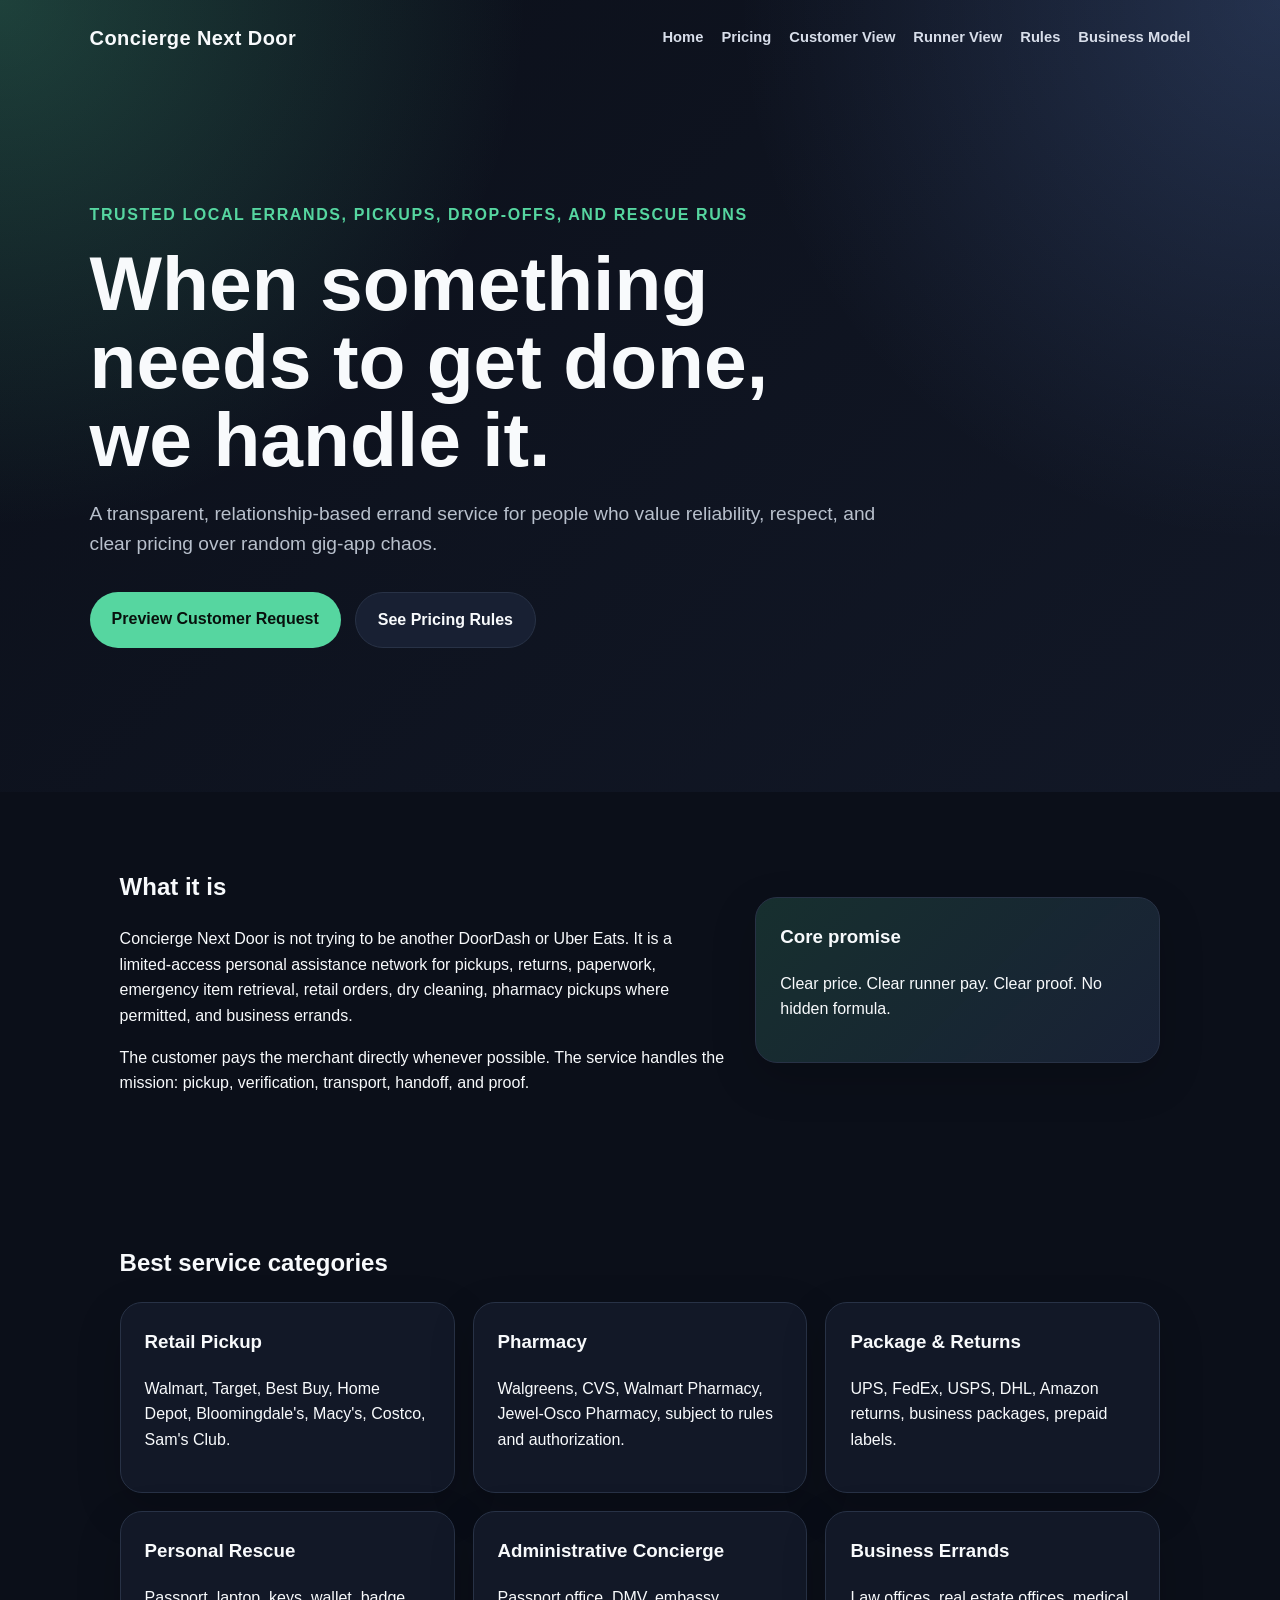
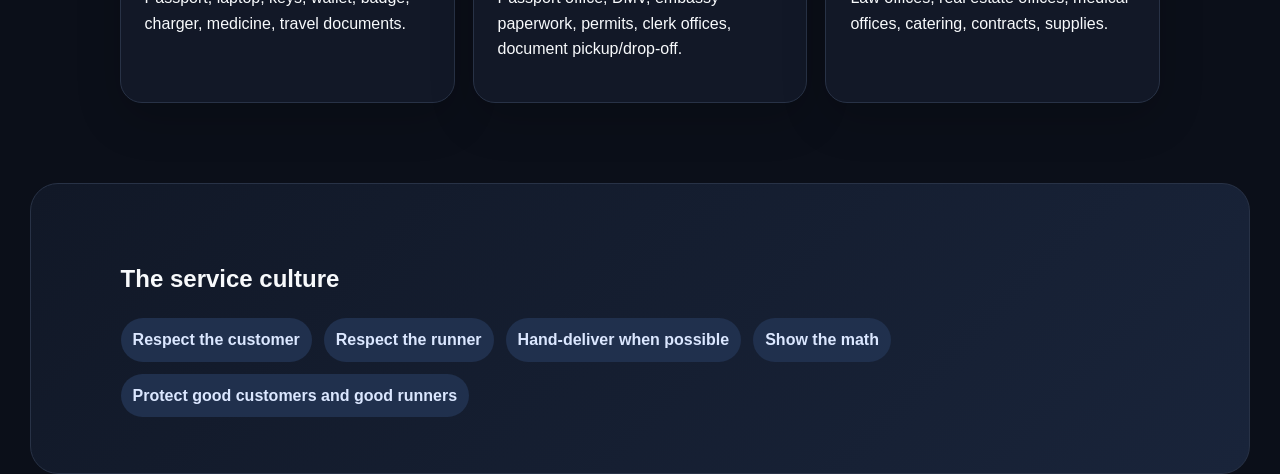
==== index.html @ d8b95b4a "Add files via upload" ====
<!DOCTYPE html>
<html lang="en">
<head>
  <meta charset="UTF-8" />
  <meta name="viewport" content="width=device-width, initial-scale=1.0" />
  <title>Concierge Next Door</title>
  <link rel="stylesheet" href="styles.css" />
</head>
<body>
  <header class="hero">
    <nav class="nav">
      <div class="brand">Concierge Next Door</div>
      <div class="links">
        <a href="index.html">Home</a>
        <a href="pricing.html">Pricing</a>
        <a href="customer.html">Customer View</a>
        <a href="driver.html">Runner View</a>
        <a href="rules.html">Rules</a>
        <a href="business.html">Business Model</a>
      </div>
    </nav>
    <section class="hero-content">
      <p class="eyebrow">Trusted local errands, pickups, drop-offs, and rescue runs</p>
      <h1>When something needs to get done, we handle it.</h1>
      <p class="subhead">A transparent, relationship-based errand service for people who value reliability, respect, and clear pricing over random gig-app chaos.</p>
      <div class="cta-row">
        <a class="btn primary" href="customer.html">Preview Customer Request</a>
        <a class="btn secondary" href="pricing.html">See Pricing Rules</a>
      </div>
    </section>
  </header>

  <main>
    <section class="section grid two">
      <div>
        <h2>What it is</h2>
        <p>Concierge Next Door is not trying to be another DoorDash or Uber Eats. It is a limited-access personal assistance network for pickups, returns, paperwork, emergency item retrieval, retail orders, dry cleaning, pharmacy pickups where permitted, and business errands.</p>
        <p>The customer pays the merchant directly whenever possible. The service handles the mission: pickup, verification, transport, handoff, and proof.</p>
      </div>
      <div class="card highlight">
        <h3>Core promise</h3>
        <p>Clear price. Clear runner pay. Clear proof. No hidden formula.</p>
      </div>
    </section>

    <section class="section">
      <h2>Best service categories</h2>
      <div class="cards">
        <div class="card"><h3>Retail Pickup</h3><p>Walmart, Target, Best Buy, Home Depot, Bloomingdale's, Macy's, Costco, Sam's Club.</p></div>
        <div class="card"><h3>Pharmacy</h3><p>Walgreens, CVS, Walmart Pharmacy, Jewel-Osco Pharmacy, subject to rules and authorization.</p></div>
        <div class="card"><h3>Package & Returns</h3><p>UPS, FedEx, USPS, DHL, Amazon returns, business packages, prepaid labels.</p></div>
        <div class="card"><h3>Personal Rescue</h3><p>Passport, laptop, keys, wallet, badge, charger, medicine, travel documents.</p></div>
        <div class="card"><h3>Administrative Concierge</h3><p>Passport office, DMV, embassy paperwork, permits, clerk offices, document pickup/drop-off.</p></div>
        <div class="card"><h3>Business Errands</h3><p>Law offices, real estate offices, medical offices, catering, contracts, supplies.</p></div>
      </div>
    </section>

    <section class="section dark-panel">
      <h2>The service culture</h2>
      <div class="principles">
        <span>Respect the customer</span>
        <span>Respect the runner</span>
        <span>Hand-deliver when possible</span>
        <span>Show the math</span>
        <span>Protect good customers and good runners</span>
      </div>
    </section>
  </main>
</body>
</html>
---- styles.css ----
:root{
  --bg:#0b0f19; --panel:#121827; --panel2:#182033; --text:#f8fafc; --muted:#b8c0cc; --accent:#56d6a0; --accent2:#78a6ff; --line:#283246; --white:#fff;
}
*{box-sizing:border-box} body{margin:0;font-family:Arial, Helvetica, sans-serif;background:var(--bg);color:var(--text);line-height:1.6} a{color:inherit;text-decoration:none}
.nav{display:flex;justify-content:space-between;align-items:center;padding:22px 7%;gap:20px;position:relative;z-index:2}.nav.page{background:linear-gradient(90deg,#121827,#1c2b4c);border-bottom:1px solid var(--line)}.brand{font-weight:800;font-size:1.25rem;letter-spacing:.4px}.links{display:flex;gap:18px;flex-wrap:wrap}.links a{color:#d8deea;font-weight:700;font-size:.92rem}.links a:hover{color:var(--accent)}
.hero{min-height:88vh;background:radial-gradient(circle at top left,rgba(86,214,160,.25),transparent 35%),radial-gradient(circle at top right,rgba(120,166,255,.2),transparent 36%),linear-gradient(135deg,#0b0f19,#121827)}.hero-content{padding:110px 7% 90px;max-width:980px}.eyebrow{color:var(--accent);font-weight:800;text-transform:uppercase;letter-spacing:1.6px}.hero h1{font-size:clamp(2.8rem,6vw,5.5rem);line-height:1.02;margin:12px 0 20px}.subhead,.lead{font-size:1.2rem;color:var(--muted);max-width:850px}.cta-row{display:flex;gap:14px;flex-wrap:wrap;margin-top:32px}.btn,button{border:0;border-radius:999px;padding:14px 22px;font-weight:800;cursor:pointer}.primary,button{background:var(--accent);color:#08110d}.secondary{border:1px solid var(--line);background:#182033;color:var(--text)}
.section{padding:56px 7%;max-width:1220px;margin:0 auto}.page-wrap{padding:48px 7%;max-width:1220px;margin:0 auto}.page-wrap h1{font-size:clamp(2rem,4vw,3.5rem);margin-bottom:10px}.grid.two{display:grid;grid-template-columns:1.2fr .8fr;gap:28px;align-items:center}.compact{align-items:start}.cards{display:grid;grid-template-columns:repeat(3,minmax(0,1fr));gap:18px}.card{background:var(--panel);border:1px solid var(--line);border-radius:22px;padding:24px;box-shadow:0 16px 45px rgba(0,0,0,.18)}.card h3,.card h2{margin-top:0}.highlight{background:linear-gradient(135deg,rgba(86,214,160,.16),rgba(120,166,255,.12));}.dark-panel{background:linear-gradient(135deg,#111827,#19243a);border:1px solid var(--line);border-radius:28px;margin-top:24px}.principles{display:flex;gap:12px;flex-wrap:wrap}.principles span,.badge{background:#20304d;color:#dbe7ff;padding:9px 12px;border-radius:999px;font-weight:800}.price{font-size:2rem;color:var(--accent);font-weight:900;margin:0 0 12px} table{width:100%;border-collapse:collapse;background:var(--panel);border-radius:18px;overflow:hidden} th,td{text-align:left;padding:16px;border-bottom:1px solid var(--line)} th{background:#1b2740;color:#dfe8f7} td{color:#d3dae6} ul,ol{color:#d3dae6}.mockup{display:grid;grid-template-columns:380px 1fr;gap:36px;align-items:start}.phone{background:#f8fafc;color:#0b0f19;border-radius:32px;padding:22px;box-shadow:0 30px 80px rgba(0,0,0,.35);max-width:380px}.phone-top{text-align:center;font-weight:900;padding:6px 0 18px}.phone label{display:block;font-weight:800;margin-top:14px}.phone input,.phone select,.phone textarea{width:100%;padding:12px;border:1px solid #cfd6e2;border-radius:12px;margin-top:6px;font-size:.95rem}.phone textarea{height:80px}.quote{background:#edf2f7;border-radius:18px;padding:14px;margin:18px 0}.quote div{display:flex;justify-content:space-between;border-bottom:1px solid #d7dee8;padding:8px 0;gap:12px}.quote div:last-child{border-bottom:0}.quote .total{font-size:1.1rem}.runner .badge{display:inline-block;margin-bottom:10px}.mini-list{background:#edf2f7;border-radius:14px;padding:12px 12px 12px 30px;color:#0b0f19}.explain{background:var(--panel);border:1px solid var(--line);border-radius:24px;padding:28px}
@media(max-width:850px){.nav{align-items:flex-start;flex-direction:column}.grid.two,.cards,.mockup{grid-template-columns:1fr}.hero-content{padding-top:70px}.phone{max-width:none}.links{gap:12px}.links a{font-size:.85rem}}
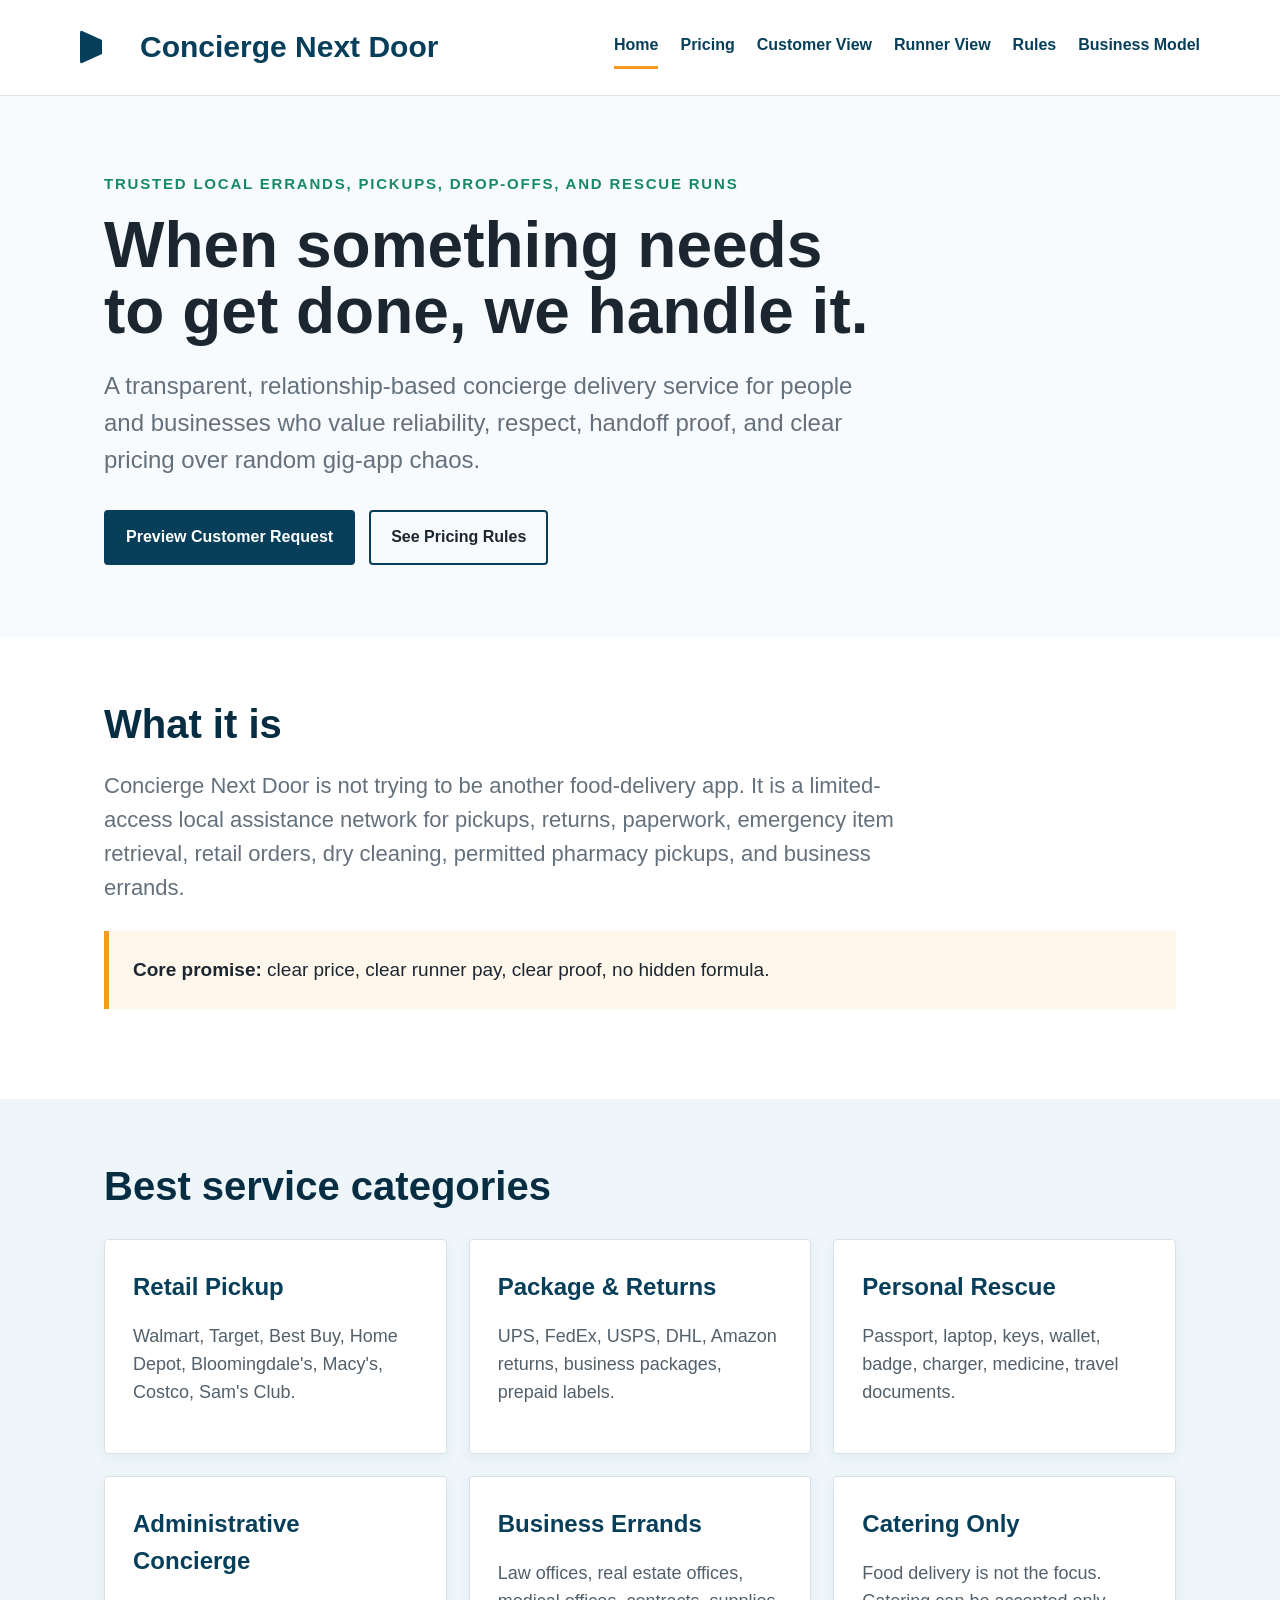
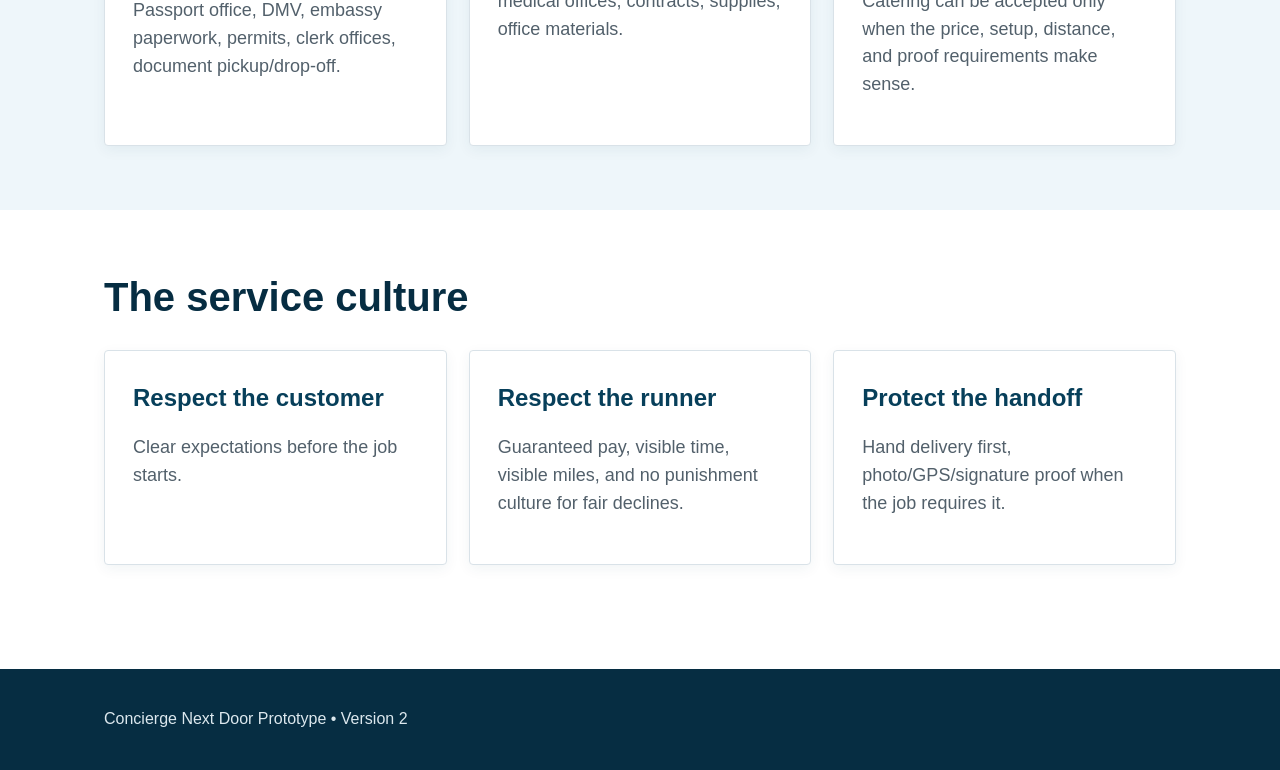
==== commit 137c5bfd: "Add files via upload" ====
--- a/index.html
+++ b/index.html
@@ -1,70 +1,6 @@
-<!DOCTYPE html>
-<html lang="en">
-<head>
-  <meta charset="UTF-8" />
-  <meta name="viewport" content="width=device-width, initial-scale=1.0" />
-  <title>Concierge Next Door</title>
-  <link rel="stylesheet" href="styles.css" />
-</head>
-<body>
-  <header class="hero">
-    <nav class="nav">
-      <div class="brand">Concierge Next Door</div>
-      <div class="links">
-        <a href="index.html">Home</a>
-        <a href="pricing.html">Pricing</a>
-        <a href="customer.html">Customer View</a>
-        <a href="driver.html">Runner View</a>
-        <a href="rules.html">Rules</a>
-        <a href="business.html">Business Model</a>
-      </div>
-    </nav>
-    <section class="hero-content">
-      <p class="eyebrow">Trusted local errands, pickups, drop-offs, and rescue runs</p>
-      <h1>When something needs to get done, we handle it.</h1>
-      <p class="subhead">A transparent, relationship-based errand service for people who value reliability, respect, and clear pricing over random gig-app chaos.</p>
-      <div class="cta-row">
-        <a class="btn primary" href="customer.html">Preview Customer Request</a>
-        <a class="btn secondary" href="pricing.html">See Pricing Rules</a>
-      </div>
-    </section>
-  </header>
-
-  <main>
-    <section class="section grid two">
-      <div>
-        <h2>What it is</h2>
-        <p>Concierge Next Door is not trying to be another DoorDash or Uber Eats. It is a limited-access personal assistance network for pickups, returns, paperwork, emergency item retrieval, retail orders, dry cleaning, pharmacy pickups where permitted, and business errands.</p>
-        <p>The customer pays the merchant directly whenever possible. The service handles the mission: pickup, verification, transport, handoff, and proof.</p>
-      </div>
-      <div class="card highlight">
-        <h3>Core promise</h3>
-        <p>Clear price. Clear runner pay. Clear proof. No hidden formula.</p>
-      </div>
-    </section>
-
-    <section class="section">
-      <h2>Best service categories</h2>
-      <div class="cards">
-        <div class="card"><h3>Retail Pickup</h3><p>Walmart, Target, Best Buy, Home Depot, Bloomingdale's, Macy's, Costco, Sam's Club.</p></div>
-        <div class="card"><h3>Pharmacy</h3><p>Walgreens, CVS, Walmart Pharmacy, Jewel-Osco Pharmacy, subject to rules and authorization.</p></div>
-        <div class="card"><h3>Package & Returns</h3><p>UPS, FedEx, USPS, DHL, Amazon returns, business packages, prepaid labels.</p></div>
-        <div class="card"><h3>Personal Rescue</h3><p>Passport, laptop, keys, wallet, badge, charger, medicine, travel documents.</p></div>
-        <div class="card"><h3>Administrative Concierge</h3><p>Passport office, DMV, embassy paperwork, permits, clerk offices, document pickup/drop-off.</p></div>
-        <div class="card"><h3>Business Errands</h3><p>Law offices, real estate offices, medical offices, catering, contracts, supplies.</p></div>
-      </div>
-    </section>
-
-    <section class="section dark-panel">
-      <h2>The service culture</h2>
-      <div class="principles">
-        <span>Respect the customer</span>
-        <span>Respect the runner</span>
-        <span>Hand-deliver when possible</span>
-        <span>Show the math</span>
-        <span>Protect good customers and good runners</span>
-      </div>
-    </section>
-  </main>
-</body>
-</html>
+<!doctype html><html lang="en"><head><meta charset="utf-8"><meta name="viewport" content="width=device-width,initial-scale=1"><title>Concierge Next Door</title><link rel="stylesheet" href="styles.css"></head><body>
+<header class="site-header"><div class="wrap nav"><a class="brand" href="index.html"><span class="logo"></span><span>Concierge Next Door</span></a><nav class="links"><a class="active" href="index.html">Home</a><a href="pricing.html">Pricing</a><a href="customer.html">Customer View</a><a href="driver.html">Runner View</a><a href="rules.html">Rules</a><a href="business.html">Business Model</a></nav></div></header>
+<main><section class="hero"><div class="wrap"><div class="eyebrow">Trusted local errands, pickups, drop-offs, and rescue runs</div><h1>When something needs to get done, we handle it.</h1><p>A transparent, relationship-based concierge delivery service for people and businesses who value reliability, respect, handoff proof, and clear pricing over random gig-app chaos.</p><div class="buttons"><a class="btn primary" href="customer.html">Preview Customer Request</a><a class="btn" href="pricing.html">See Pricing Rules</a></div></div></section>
+<section class="section"><div class="wrap"><h2>What it is</h2><p class="lead">Concierge Next Door is not trying to be another food-delivery app. It is a limited-access local assistance network for pickups, returns, paperwork, emergency item retrieval, retail orders, dry cleaning, permitted pharmacy pickups, and business errands.</p><div class="callout"><strong>Core promise:</strong> clear price, clear runner pay, clear proof, no hidden formula.</div></div></section>
+<section class="section soft"><div class="wrap"><h2>Best service categories</h2><div class="grid"><div class="card"><h3>Retail Pickup</h3><p>Walmart, Target, Best Buy, Home Depot, Bloomingdale's, Macy's, Costco, Sam's Club.</p></div><div class="card"><h3>Package & Returns</h3><p>UPS, FedEx, USPS, DHL, Amazon returns, business packages, prepaid labels.</p></div><div class="card"><h3>Personal Rescue</h3><p>Passport, laptop, keys, wallet, badge, charger, medicine, travel documents.</p></div><div class="card"><h3>Administrative Concierge</h3><p>Passport office, DMV, embassy paperwork, permits, clerk offices, document pickup/drop-off.</p></div><div class="card"><h3>Business Errands</h3><p>Law offices, real estate offices, medical offices, contracts, supplies, office materials.</p></div><div class="card"><h3>Catering Only</h3><p>Food delivery is not the focus. Catering can be accepted only when the price, setup, distance, and proof requirements make sense.</p></div></div></div></section>
+<section class="section"><div class="wrap"><h2>The service culture</h2><div class="grid"><div class="card"><h3>Respect the customer</h3><p>Clear expectations before the job starts.</p></div><div class="card"><h3>Respect the runner</h3><p>Guaranteed pay, visible time, visible miles, and no punishment culture for fair declines.</p></div><div class="card"><h3>Protect the handoff</h3><p>Hand delivery first, photo/GPS/signature proof when the job requires it.</p></div></div></div></section></main><footer class="footer"><div class="wrap">Concierge Next Door Prototype • Version 2</div></footer></body></html>
--- a/styles.css
+++ b/styles.css
@@ -1,8 +1,12 @@
 :root{
-  --bg:#0b0f19; --panel:#121827; --panel2:#182033; --text:#f8fafc; --muted:#b8c0cc; --accent:#56d6a0; --accent2:#78a6ff; --line:#283246; --white:#fff;
+  --navy:#073f5a;
+  --navy-dark:#062d42;
+  --ink:#1c2630;
+  --muted:#64717d;
+  --line:#d9e2e8;
+  --soft:#eef6fa;
+  --green:#168a64;
+  --orange:#f39b22;
+  --white:#fff;
 }
-*{box-sizing:border-box} body{margin:0;font-family:Arial, Helvetica, sans-serif;background:var(--bg);color:var(--text);line-height:1.6} a{color:inherit;text-decoration:none}
-.nav{display:flex;justify-content:space-between;align-items:center;padding:22px 7%;gap:20px;position:relative;z-index:2}.nav.page{background:linear-gradient(90deg,#121827,#1c2b4c);border-bottom:1px solid var(--line)}.brand{font-weight:800;font-size:1.25rem;letter-spacing:.4px}.links{display:flex;gap:18px;flex-wrap:wrap}.links a{color:#d8deea;font-weight:700;font-size:.92rem}.links a:hover{color:var(--accent)}
-.hero{min-height:88vh;background:radial-gradient(circle at top left,rgba(86,214,160,.25),transparent 35%),radial-gradient(circle at top right,rgba(120,166,255,.2),transparent 36%),linear-gradient(135deg,#0b0f19,#121827)}.hero-content{padding:110px 7% 90px;max-width:980px}.eyebrow{color:var(--accent);font-weight:800;text-transform:uppercase;letter-spacing:1.6px}.hero h1{font-size:clamp(2.8rem,6vw,5.5rem);line-height:1.02;margin:12px 0 20px}.subhead,.lead{font-size:1.2rem;color:var(--muted);max-width:850px}.cta-row{display:flex;gap:14px;flex-wrap:wrap;margin-top:32px}.btn,button{border:0;border-radius:999px;padding:14px 22px;font-weight:800;cursor:pointer}.primary,button{background:var(--accent);color:#08110d}.secondary{border:1px solid var(--line);background:#182033;color:var(--text)}
-.section{padding:56px 7%;max-width:1220px;margin:0 auto}.page-wrap{padding:48px 7%;max-width:1220px;margin:0 auto}.page-wrap h1{font-size:clamp(2rem,4vw,3.5rem);margin-bottom:10px}.grid.two{display:grid;grid-template-columns:1.2fr .8fr;gap:28px;align-items:center}.compact{align-items:start}.cards{display:grid;grid-template-columns:repeat(3,minmax(0,1fr));gap:18px}.card{background:var(--panel);border:1px solid var(--line);border-radius:22px;padding:24px;box-shadow:0 16px 45px rgba(0,0,0,.18)}.card h3,.card h2{margin-top:0}.highlight{background:linear-gradient(135deg,rgba(86,214,160,.16),rgba(120,166,255,.12));}.dark-panel{background:linear-gradient(135deg,#111827,#19243a);border:1px solid var(--line);border-radius:28px;margin-top:24px}.principles{display:flex;gap:12px;flex-wrap:wrap}.principles span,.badge{background:#20304d;color:#dbe7ff;padding:9px 12px;border-radius:999px;font-weight:800}.price{font-size:2rem;color:var(--accent);font-weight:900;margin:0 0 12px} table{width:100%;border-collapse:collapse;background:var(--panel);border-radius:18px;overflow:hidden} th,td{text-align:left;padding:16px;border-bottom:1px solid var(--line)} th{background:#1b2740;color:#dfe8f7} td{color:#d3dae6} ul,ol{color:#d3dae6}.mockup{display:grid;grid-template-columns:380px 1fr;gap:36px;align-items:start}.phone{background:#f8fafc;color:#0b0f19;border-radius:32px;padding:22px;box-shadow:0 30px 80px rgba(0,0,0,.35);max-width:380px}.phone-top{text-align:center;font-weight:900;padding:6px 0 18px}.phone label{display:block;font-weight:800;margin-top:14px}.phone input,.phone select,.phone textarea{width:100%;padding:12px;border:1px solid #cfd6e2;border-radius:12px;margin-top:6px;font-size:.95rem}.phone textarea{height:80px}.quote{background:#edf2f7;border-radius:18px;padding:14px;margin:18px 0}.quote div{display:flex;justify-content:space-between;border-bottom:1px solid #d7dee8;padding:8px 0;gap:12px}.quote div:last-child{border-bottom:0}.quote .total{font-size:1.1rem}.runner .badge{display:inline-block;margin-bottom:10px}.mini-list{background:#edf2f7;border-radius:14px;padding:12px 12px 12px 30px;color:#0b0f19}.explain{background:var(--panel);border:1px solid var(--line);border-radius:24px;padding:28px}
-@media(max-width:850px){.nav{align-items:flex-start;flex-direction:column}.grid.two,.cards,.mockup{grid-template-columns:1fr}.hero-content{padding-top:70px}.phone{max-width:none}.links{gap:12px}.links a{font-size:.85rem}}
+*{box-sizing:border-box}body{margin:0;font-family:Arial,Helvetica,sans-serif;color:var(--ink);background:#fff;line-height:1.55}a{color:inherit;text-decoration:none}.site-header{background:#fff;border-bottom:1px solid var(--line);position:sticky;top:0;z-index:5}.wrap{max-width:1120px;margin:0 auto;padding:0 24px}.nav{display:flex;align-items:center;justify-content:space-between;padding:24px 0;gap:24px}.brand{display:flex;align-items:center;gap:12px;font-size:30px;font-weight:800;color:var(--navy)}.logo{width:48px;height:34px;border-left:22px solid var(--navy);border-top:10px solid transparent;border-bottom:10px solid transparent;border-radius:3px}.links{display:flex;gap:22px;flex-wrap:wrap;color:var(--navy);font-weight:700}.links a{padding:8px 0;border-bottom:3px solid transparent}.links a:hover,.links a.active{border-bottom-color:var(--orange)}.hero{padding:76px 0 72px;background:#f8fbfd}.eyebrow{text-transform:uppercase;letter-spacing:.12em;color:var(--green);font-size:15px;font-weight:800}.hero h1{font-size:64px;line-height:1.03;margin:18px 0 22px;max-width:770px}.hero p{font-size:24px;color:var(--muted);max-width:760px;margin:0 0 32px}.buttons{display:flex;gap:14px;flex-wrap:wrap}.btn{display:inline-block;border:2px solid var(--navy);border-radius:4px;padding:13px 20px;font-weight:800}.btn.primary{background:var(--navy);color:#fff}.section{padding:64px 0}.section h2{font-size:40px;line-height:1.15;margin:0 0 22px;color:var(--navy-dark)}.section p.lead{font-size:22px;color:var(--muted);max-width:820px}.grid{display:grid;grid-template-columns:repeat(3,1fr);gap:22px;margin-top:30px}.card{border:1px solid var(--line);background:#fff;border-radius:4px;padding:28px;box-shadow:0 4px 14px rgba(7,63,90,.06)}.card h3{font-size:24px;margin:0 0 12px;color:var(--navy)}.card p,.card li{color:#52606b;font-size:18px}.soft{background:var(--soft)}.table-wrap{overflow-x:auto;border:1px solid var(--line);border-radius:4px;background:#fff}.pricing-table{width:100%;border-collapse:collapse;min-width:780px}.pricing-table th{background:var(--navy);color:#fff;text-align:left;padding:18px;font-size:17px}.pricing-table td{padding:20px 18px;border-top:1px solid var(--line);vertical-align:top;font-size:17px}.pricing-table td:first-child{font-weight:800;color:var(--navy-dark)}.callout{border-left:5px solid var(--orange);background:#fff7eb;padding:24px;margin:26px 0;font-size:19px}.phone{max-width:520px;margin:30px auto;background:#f6f8fa;border:1px solid #d6dde3;border-radius:26px;padding:30px;color:#101820}.phone h3{text-align:center;margin-top:0}.field{margin:18px 0}.field label{display:block;font-weight:800;margin-bottom:8px}.input{border:1px solid #c9d2d9;border-radius:8px;padding:13px 14px;background:#fff;font-size:17px}.receipt{background:#eaf0f4;border-radius:12px;padding:18px;margin:22px 0}.row{display:flex;justify-content:space-between;border-bottom:1px solid #d4dde3;padding:10px 0;font-size:17px}.row:last-child{border-bottom:0;font-weight:800}.mission{border-left:6px solid var(--green);background:#f4fbf8;padding:18px;margin:20px 0}.footer{background:var(--navy-dark);color:#dce8ee;padding:38px 0;margin-top:40px}.footer a{color:#fff}.two{display:grid;grid-template-columns:1fr 1fr;gap:28px}.pill{display:inline-block;background:#e5f2f6;color:var(--navy);padding:7px 12px;border-radius:999px;font-weight:800;font-size:14px}.notice{background:#edf7ff;border:1px solid #c8e0ed;padding:20px;border-radius:4px;margin:20px 0;color:#24485a}@media(max-width:800px){.wrap{padding:0 20px}.nav{display:block}.brand{margin-bottom:18px}.links{gap:18px}.hero{padding:54px 0}.hero h1{font-size:46px}.hero p{font-size:20px}.grid,.two{grid-template-columns:1fr}.section h2{font-size:34px}.card{padding:24px}}
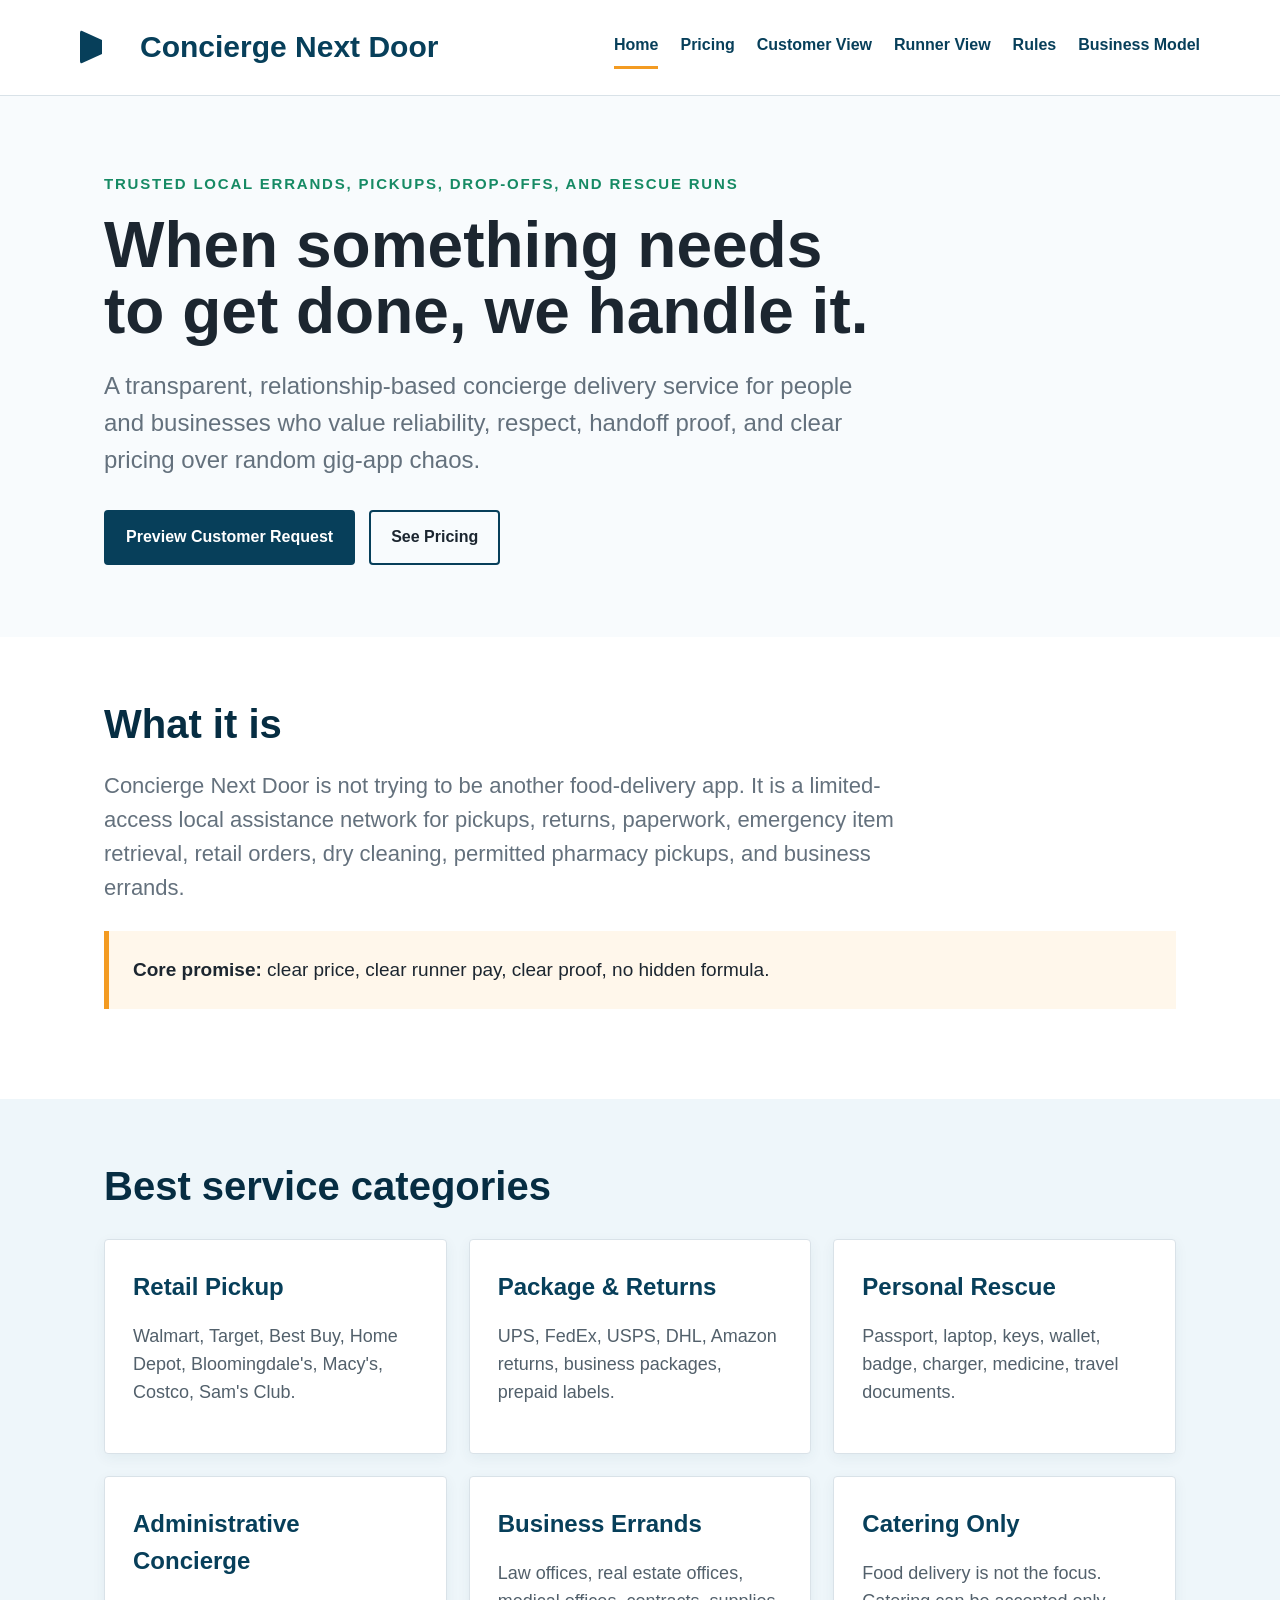
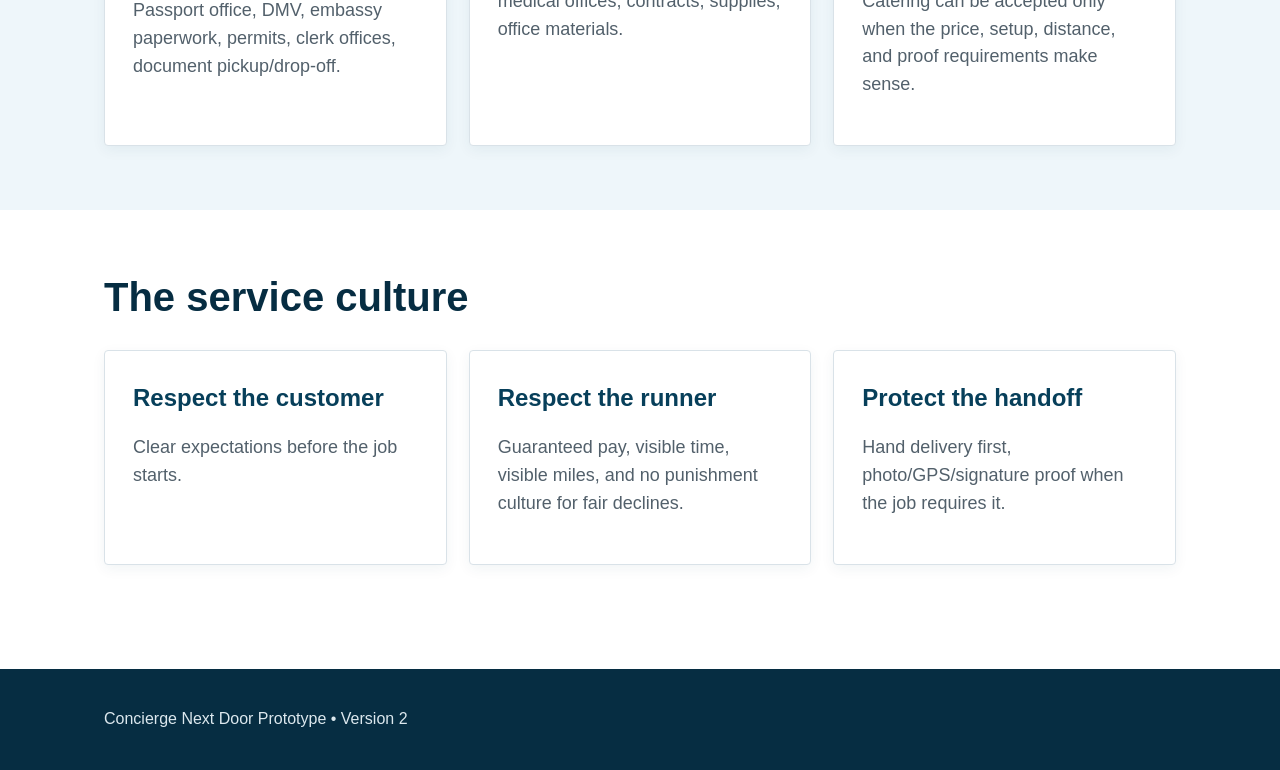
==== commit f53ea637: "Add files via upload" ====
--- a/index.html
+++ b/index.html
@@ -1,6 +1,6 @@
 <!doctype html><html lang="en"><head><meta charset="utf-8"><meta name="viewport" content="width=device-width,initial-scale=1"><title>Concierge Next Door</title><link rel="stylesheet" href="styles.css"></head><body>
 <header class="site-header"><div class="wrap nav"><a class="brand" href="index.html"><span class="logo"></span><span>Concierge Next Door</span></a><nav class="links"><a class="active" href="index.html">Home</a><a href="pricing.html">Pricing</a><a href="customer.html">Customer View</a><a href="driver.html">Runner View</a><a href="rules.html">Rules</a><a href="business.html">Business Model</a></nav></div></header>
-<main><section class="hero"><div class="wrap"><div class="eyebrow">Trusted local errands, pickups, drop-offs, and rescue runs</div><h1>When something needs to get done, we handle it.</h1><p>A transparent, relationship-based concierge delivery service for people and businesses who value reliability, respect, handoff proof, and clear pricing over random gig-app chaos.</p><div class="buttons"><a class="btn primary" href="customer.html">Preview Customer Request</a><a class="btn" href="pricing.html">See Pricing Rules</a></div></div></section>
+<main><section class="hero"><div class="wrap"><div class="eyebrow">Trusted local errands, pickups, drop-offs, and rescue runs</div><h1>When something needs to get done, we handle it.</h1><p>A transparent, relationship-based concierge delivery service for people and businesses who value reliability, respect, handoff proof, and clear pricing over random gig-app chaos.</p><div class="buttons"><a class="btn primary" href="customer.html">Preview Customer Request</a><a class="btn" href="pricing.html">See Pricing</a></div></div></section>
 <section class="section"><div class="wrap"><h2>What it is</h2><p class="lead">Concierge Next Door is not trying to be another food-delivery app. It is a limited-access local assistance network for pickups, returns, paperwork, emergency item retrieval, retail orders, dry cleaning, permitted pharmacy pickups, and business errands.</p><div class="callout"><strong>Core promise:</strong> clear price, clear runner pay, clear proof, no hidden formula.</div></div></section>
 <section class="section soft"><div class="wrap"><h2>Best service categories</h2><div class="grid"><div class="card"><h3>Retail Pickup</h3><p>Walmart, Target, Best Buy, Home Depot, Bloomingdale's, Macy's, Costco, Sam's Club.</p></div><div class="card"><h3>Package & Returns</h3><p>UPS, FedEx, USPS, DHL, Amazon returns, business packages, prepaid labels.</p></div><div class="card"><h3>Personal Rescue</h3><p>Passport, laptop, keys, wallet, badge, charger, medicine, travel documents.</p></div><div class="card"><h3>Administrative Concierge</h3><p>Passport office, DMV, embassy paperwork, permits, clerk offices, document pickup/drop-off.</p></div><div class="card"><h3>Business Errands</h3><p>Law offices, real estate offices, medical offices, contracts, supplies, office materials.</p></div><div class="card"><h3>Catering Only</h3><p>Food delivery is not the focus. Catering can be accepted only when the price, setup, distance, and proof requirements make sense.</p></div></div></div></section>
 <section class="section"><div class="wrap"><h2>The service culture</h2><div class="grid"><div class="card"><h3>Respect the customer</h3><p>Clear expectations before the job starts.</p></div><div class="card"><h3>Respect the runner</h3><p>Guaranteed pay, visible time, visible miles, and no punishment culture for fair declines.</p></div><div class="card"><h3>Protect the handoff</h3><p>Hand delivery first, photo/GPS/signature proof when the job requires it.</p></div></div></div></section></main><footer class="footer"><div class="wrap">Concierge Next Door Prototype • Version 2</div></footer></body></html>
--- a/styles.css
+++ b/styles.css
@@ -10,3 +10,50 @@
   --white:#fff;
 }
 *{box-sizing:border-box}body{margin:0;font-family:Arial,Helvetica,sans-serif;color:var(--ink);background:#fff;line-height:1.55}a{color:inherit;text-decoration:none}.site-header{background:#fff;border-bottom:1px solid var(--line);position:sticky;top:0;z-index:5}.wrap{max-width:1120px;margin:0 auto;padding:0 24px}.nav{display:flex;align-items:center;justify-content:space-between;padding:24px 0;gap:24px}.brand{display:flex;align-items:center;gap:12px;font-size:30px;font-weight:800;color:var(--navy)}.logo{width:48px;height:34px;border-left:22px solid var(--navy);border-top:10px solid transparent;border-bottom:10px solid transparent;border-radius:3px}.links{display:flex;gap:22px;flex-wrap:wrap;color:var(--navy);font-weight:700}.links a{padding:8px 0;border-bottom:3px solid transparent}.links a:hover,.links a.active{border-bottom-color:var(--orange)}.hero{padding:76px 0 72px;background:#f8fbfd}.eyebrow{text-transform:uppercase;letter-spacing:.12em;color:var(--green);font-size:15px;font-weight:800}.hero h1{font-size:64px;line-height:1.03;margin:18px 0 22px;max-width:770px}.hero p{font-size:24px;color:var(--muted);max-width:760px;margin:0 0 32px}.buttons{display:flex;gap:14px;flex-wrap:wrap}.btn{display:inline-block;border:2px solid var(--navy);border-radius:4px;padding:13px 20px;font-weight:800}.btn.primary{background:var(--navy);color:#fff}.section{padding:64px 0}.section h2{font-size:40px;line-height:1.15;margin:0 0 22px;color:var(--navy-dark)}.section p.lead{font-size:22px;color:var(--muted);max-width:820px}.grid{display:grid;grid-template-columns:repeat(3,1fr);gap:22px;margin-top:30px}.card{border:1px solid var(--line);background:#fff;border-radius:4px;padding:28px;box-shadow:0 4px 14px rgba(7,63,90,.06)}.card h3{font-size:24px;margin:0 0 12px;color:var(--navy)}.card p,.card li{color:#52606b;font-size:18px}.soft{background:var(--soft)}.table-wrap{overflow-x:auto;border:1px solid var(--line);border-radius:4px;background:#fff}.pricing-table{width:100%;border-collapse:collapse;min-width:780px}.pricing-table th{background:var(--navy);color:#fff;text-align:left;padding:18px;font-size:17px}.pricing-table td{padding:20px 18px;border-top:1px solid var(--line);vertical-align:top;font-size:17px}.pricing-table td:first-child{font-weight:800;color:var(--navy-dark)}.callout{border-left:5px solid var(--orange);background:#fff7eb;padding:24px;margin:26px 0;font-size:19px}.phone{max-width:520px;margin:30px auto;background:#f6f8fa;border:1px solid #d6dde3;border-radius:26px;padding:30px;color:#101820}.phone h3{text-align:center;margin-top:0}.field{margin:18px 0}.field label{display:block;font-weight:800;margin-bottom:8px}.input{border:1px solid #c9d2d9;border-radius:8px;padding:13px 14px;background:#fff;font-size:17px}.receipt{background:#eaf0f4;border-radius:12px;padding:18px;margin:22px 0}.row{display:flex;justify-content:space-between;border-bottom:1px solid #d4dde3;padding:10px 0;font-size:17px}.row:last-child{border-bottom:0;font-weight:800}.mission{border-left:6px solid var(--green);background:#f4fbf8;padding:18px;margin:20px 0}.footer{background:var(--navy-dark);color:#dce8ee;padding:38px 0;margin-top:40px}.footer a{color:#fff}.two{display:grid;grid-template-columns:1fr 1fr;gap:28px}.pill{display:inline-block;background:#e5f2f6;color:var(--navy);padding:7px 12px;border-radius:999px;font-weight:800;font-size:14px}.notice{background:#edf7ff;border:1px solid #c8e0ed;padding:20px;border-radius:4px;margin:20px 0;color:#24485a}@media(max-width:800px){.wrap{padding:0 20px}.nav{display:block}.brand{margin-bottom:18px}.links{gap:18px}.hero{padding:54px 0}.hero h1{font-size:46px}.hero p{font-size:20px}.grid,.two{grid-template-columns:1fr}.section h2{font-size:34px}.card{padding:24px}}
+
+
+/* Mobile-safe layout patch */
+html,body{width:100%;max-width:100%;overflow-x:hidden}
+img,svg,video{max-width:100%;height:auto}
+.wrap{width:100%;max-width:1120px}
+.hero h1,.section h2,.card h3,.lead,p,li,a{overflow-wrap:anywhere}
+@media(max-width:600px){
+  .wrap{padding-left:20px;padding-right:20px}
+  .nav{padding:20px 0}
+  .brand{font-size:24px;line-height:1.15;align-items:flex-start}
+  .logo{width:38px;height:28px;border-left-width:18px;border-top-width:8px;border-bottom-width:8px;flex:0 0 auto;margin-top:2px}
+  .links{display:grid;grid-template-columns:1fr 1fr;gap:8px 16px;font-size:15px;line-height:1.2}
+  .links a{padding:6px 0;min-width:0}
+  .hero{padding:42px 0 48px}
+  .eyebrow{font-size:13px;letter-spacing:.09em;line-height:1.45}
+  .hero h1{font-size:clamp(34px,11vw,46px);line-height:1.06;margin:16px 0 18px;max-width:100%}
+  .hero p{font-size:18px;line-height:1.6;max-width:100%}
+  .buttons{display:grid;grid-template-columns:1fr;gap:12px;width:100%}
+  .btn{width:100%;text-align:center;padding:12px 14px;white-space:normal}
+  .section{padding:48px 0}
+  .section h2{font-size:30px;line-height:1.2}
+  .section p.lead{font-size:19px;line-height:1.65}
+  .grid{gap:16px;margin-top:24px}
+  .card{padding:22px;border-radius:6px}
+  .card h3{font-size:22px}
+  .card p,.card li{font-size:17px;line-height:1.6}
+  .phone{width:100%;max-width:100%;border-radius:22px;padding:22px 18px}
+  .row{gap:16px;font-size:16px;align-items:flex-start}
+  .row span:first-child{max-width:58%}
+  .table-wrap{width:100%;overflow-x:auto;-webkit-overflow-scrolling:touch}
+  .pricing-table{min-width:640px}
+  .footer{font-size:14px;line-height:1.5}
+}
+@media(max-width:380px){
+  .wrap{padding-left:16px;padding-right:16px}
+  .links{grid-template-columns:1fr;font-size:15px}
+  .hero h1{font-size:34px}
+}
+
+
+/* v4 obvious homepage mobile fix: no stray wrapped button text */
+@media(max-width:700px){
+  .hero .buttons{display:flex;flex-direction:column;align-items:stretch;gap:12px;max-width:100%;}
+  .hero .btn{display:block;width:100%;max-width:100%;text-align:center;white-space:nowrap;overflow:hidden;text-overflow:ellipsis;}
+  .hero .btn:first-child{white-space:normal;}
+}
